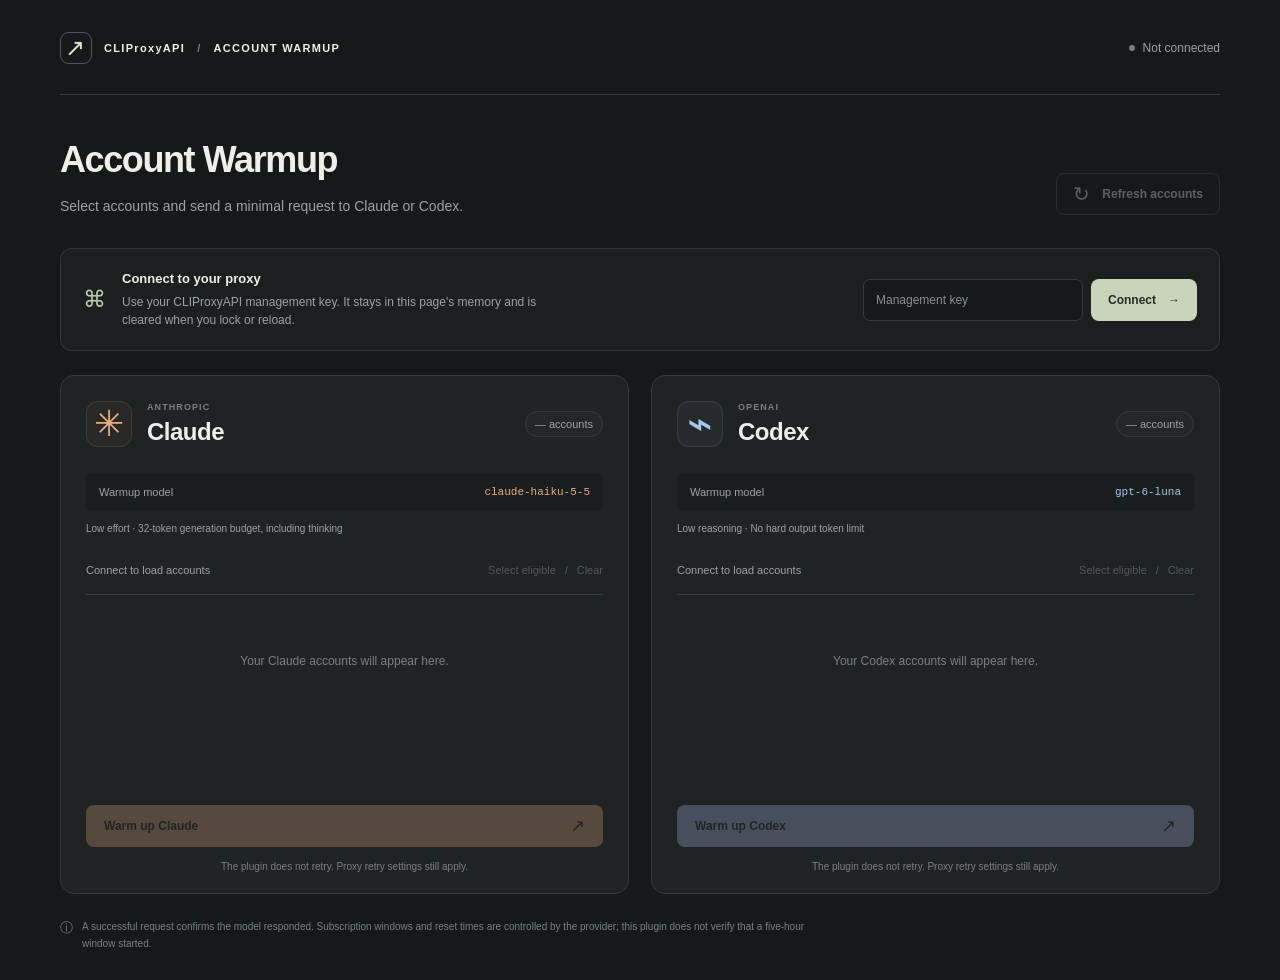
==== internal/plugin/web/index.html @ 4e75adff "Add Claude and Codex account warmup plugin" ====
<!doctype html>
<html lang="en">
  <head>
    <meta charset="utf-8" />
    <meta name="viewport" content="width=device-width, initial-scale=1" />
    <meta name="color-scheme" content="dark" />
    <meta name="referrer" content="no-referrer" />
    <meta
      http-equiv="Content-Security-Policy"
      content="default-src 'none'; script-src 'self'; style-src 'self'; connect-src 'self'; img-src 'self'; base-uri 'none'; form-action 'none'; object-src 'none'"
    />
    <title>Account Warmup · CLIProxyAPI</title>
    <link rel="stylesheet" href="./styles.css" />
    <script src="./app.js" defer></script>
  </head>
  <body>
    <main class="workspace">
      <header class="page-header">
        <div class="brand">
          <span class="brand-symbol" aria-hidden="true">↗</span
          ><span
            >CLIProxyAPI<span class="brand-divider">/</span>ACCOUNT WARMUP</span
          >
        </div>
        <div class="connection">
          <span
            id="connection-dot"
            class="connection-dot"
            aria-hidden="true"
          ></span
          ><span id="connection-label">Not connected</span
          ><button id="lock-button" class="text-button" type="button" hidden>
            Lock
          </button>
        </div>
      </header>

      <section class="intro" aria-labelledby="page-title">
        <div>
          <h1 id="page-title">Account Warmup</h1>
          <p class="intro-copy">
            Select accounts and send a minimal request to Claude or Codex.
          </p>
        </div>
        <button
          id="refresh-button"
          class="button secondary refresh-button"
          type="button"
          disabled
        >
          <span aria-hidden="true">↻</span> Refresh accounts
        </button>
      </section>

      <section
        id="login-panel"
        class="login-panel"
        aria-labelledby="login-title"
      >
        <div class="login-copy">
          <span class="lock-symbol" aria-hidden="true">⌘</span>
          <div>
            <h2 id="login-title">Connect to your proxy</h2>
            <p>
              Use your CLIProxyAPI management key. It stays in this page's
              memory and is cleared when you lock or reload.
            </p>
          </div>
        </div>
        <form id="login-form" class="login-form">
          <label class="visually-hidden" for="management-key"
            >Management key</label
          >
          <input
            id="management-key"
            name="management-key"
            type="password"
            placeholder="Management key"
            autocomplete="off"
            spellcheck="false"
            required
          />
          <button
            id="connect-button"
            class="button connect-button"
            type="submit"
          >
            Connect <span aria-hidden="true">→</span>
          </button>
        </form>
      </section>

      <div id="notice" class="notice" role="alert" hidden></div>
      <div class="providers">
        <section
          class="provider-card claude"
          data-provider="claude"
          aria-labelledby="claude-title"
        >
          <div class="card-heading">
            <div class="provider-identity">
              <span class="provider-symbol" aria-hidden="true">✳</span>
              <div>
                <p class="provider-kicker">ANTHROPIC</p>
                <h2 id="claude-title">Claude</h2>
              </div>
            </div>
            <span class="account-count">— accounts</span>
          </div>
          <div class="model-line">
            <span class="model-label">Warmup model</span
            ><code class="model-value">claude-haiku-5-5</code>
          </div>
          <p class="request-settings">
            Low effort · 32-token generation budget, including thinking
          </p>
          <div class="selection-bar">
            <span class="selection-count">Connect to load accounts</span>
            <div>
              <button class="text-button select-all" type="button" disabled>
                Select eligible</button
              ><span class="selection-divider" aria-hidden="true">/</span
              ><button
                class="text-button clear-selection"
                type="button"
                disabled
              >
                Clear
              </button>
            </div>
          </div>
          <div class="account-list" aria-label="Claude accounts">
            <p class="empty-state">Your Claude accounts will appear here.</p>
          </div>
          <div class="run-progress" hidden>
            <div class="progress-label">
              <span class="progress-message" role="status"></span
              ><span class="progress-count"></span>
            </div>
            <progress
              max="1"
              value="0"
              aria-label="Claude warmup progress"
            ></progress>
          </div>
          <div class="card-actions">
            <button class="button warm-button" type="button" disabled>
              Warm up Claude <span aria-hidden="true">↗</span></button
            ><button class="button secondary stop-button" type="button" hidden>
              Stop
            </button>
          </div>
          <p class="provider-note">
            The plugin does not retry. Proxy retry settings still apply.
          </p>
        </section>

        <section
          class="provider-card codex"
          data-provider="codex"
          aria-labelledby="codex-title"
        >
          <div class="card-heading">
            <div class="provider-identity">
              <span class="provider-symbol codex-symbol" aria-hidden="true"
                >⌁</span
              >
              <div>
                <p class="provider-kicker">OPENAI</p>
                <h2 id="codex-title">Codex</h2>
              </div>
            </div>
            <span class="account-count">— accounts</span>
          </div>
          <div class="model-line">
            <span class="model-label">Warmup model</span
            ><code class="model-value">gpt-6-luna</code>
          </div>
          <p class="request-settings">
            Low reasoning · No hard output token limit
          </p>
          <div class="selection-bar">
            <span class="selection-count">Connect to load accounts</span>
            <div>
              <button class="text-button select-all" type="button" disabled>
                Select eligible</button
              ><span class="selection-divider" aria-hidden="true">/</span
              ><button
                class="text-button clear-selection"
                type="button"
                disabled
              >
                Clear
              </button>
            </div>
          </div>
          <div class="account-list" aria-label="Codex accounts">
            <p class="empty-state">Your Codex accounts will appear here.</p>
          </div>
          <div class="run-progress" hidden>
            <div class="progress-label">
              <span class="progress-message" role="status"></span
              ><span class="progress-count"></span>
            </div>
            <progress
              max="1"
              value="0"
              aria-label="Codex warmup progress"
            ></progress>
          </div>
          <div class="card-actions">
            <button class="button warm-button" type="button" disabled>
              Warm up Codex <span aria-hidden="true">↗</span></button
            ><button class="button secondary stop-button" type="button" hidden>
              Stop
            </button>
          </div>
          <p class="provider-note">
            The plugin does not retry. Proxy retry settings still apply.
          </p>
        </section>
      </div>

      <footer class="page-footer">
        <span class="footer-icon" aria-hidden="true">ⓘ</span>
        <p>
          A successful request confirms the model responded. Subscription
          windows and reset times are controlled by the provider; this plugin
          does not verify that a five-hour window started.
        </p>
        <span id="last-refreshed" class="last-refreshed"></span>
      </footer>
      <noscript
        ><p class="notice">
          JavaScript is required to connect and warm up accounts.
        </p></noscript
      >
    </main>

    <template id="account-template">
      <label class="account-row"
        ><input class="account-checkbox" type="checkbox" /><span
          class="account-body"
          ><span class="account-label"></span
          ><span class="account-detail"></span></span
        ><span class="account-status"></span
      ></label>
    </template>
  </body>
</html>
---- internal/plugin/web/styles.css ----
:root {
  color-scheme: dark;
  --page: #161819;
  --surface: #202324;
  --surface-raised: #262a2b;
  --border: #353a3b;
  --text: #eeefea;
  --muted: #9ba3a4;
  --quiet: #778182;
  --claude: #e7ad7e;
  --codex: #a6c6ed;
  --success: #a2d8ba;
  --error: #edabac;
  font-family:
    Inter,
    -apple-system,
    BlinkMacSystemFont,
    "Segoe UI",
    sans-serif;
  font-size: 14px;
  font-synthesis: none;
  line-height: 1.5;
}
* {
  box-sizing: border-box;
}
body {
  margin: 0;
  background: var(--page);
  color: var(--text);
}
button,
input {
  font: inherit;
}
button {
  cursor: pointer;
}
button:disabled {
  cursor: not-allowed;
  opacity: 0.4;
}
button:focus-visible,
input:focus-visible {
  outline: 2px solid var(--accent, var(--codex));
  outline-offset: 4px;
}
button,
input {
  -webkit-tap-highlight-color: transparent;
}
button {
  transition:
    background 0.15s,
    border-color 0.15s,
    opacity 0.15s;
}
button:disabled {
  transition: none;
}
[hidden] {
  display: none !important;
}
.workspace {
  max-width: 1240px;
  margin: 0 auto;
  padding: 32px 40px 28px;
}
.page-header {
  display: flex;
  align-items: center;
  justify-content: space-between;
  gap: 20px;
  padding-bottom: 30px;
  border-bottom: 1px solid var(--border);
}
.brand {
  display: flex;
  align-items: center;
  gap: 12px;
  font-size: 11px;
  letter-spacing: 0.12em;
  font-weight: 650;
}
.brand-symbol {
  display: grid;
  place-items: center;
  width: 32px;
  height: 32px;
  border: 1px solid #525a55;
  border-radius: 9px;
  color: #d8e5ca;
  font-size: 24px;
  font-weight: 400;
  line-height: 1;
}
.brand-divider {
  color: var(--quiet);
  margin: 0 12px;
}
.connection {
  display: flex;
  align-items: center;
  gap: 8px;
  color: var(--muted);
  font-size: 12px;
}
.connection-dot {
  height: 6px;
  width: 6px;
  flex-shrink: 0;
  background: var(--quiet);
  border-radius: 50%;
}
.connection-dot.connected {
  background: var(--success);
  box-shadow: 0 0 0 3px #a2d8ba12;
}
.connection .text-button {
  margin-left: 10px;
  color: var(--text);
}
.intro {
  display: flex;
  align-items: flex-end;
  justify-content: space-between;
  gap: 32px;
  padding: 43px 0 30px;
}
.eyebrow {
  font-size: 10px;
  letter-spacing: 0.13em;
  color: #c4c9bc;
  text-transform: uppercase;
  font-weight: 600;
  margin: 0 0 10px;
}
h1 {
  font-size: 36px;
  letter-spacing: -1.4px;
  line-height: 1.2;
  font-weight: 550;
  margin: 0 0 14px;
}
.intro-copy {
  max-width: 610px;
  margin: 0;
  color: var(--muted);
  font-size: 14px;
  line-height: 1.65;
}
.button {
  display: inline-flex;
  align-items: center;
  justify-content: center;
  gap: 12px;
  min-height: 42px;
  padding: 10px 16px;
  border-radius: 8px;
  border: 1px solid transparent;
  font-weight: 600;
  font-size: 12px;
  white-space: nowrap;
}
.secondary {
  background: transparent;
  color: #c7cdcb;
  border-color: #414849;
}
.secondary:not(:disabled):hover {
  background: #ffffff08;
  border-color: #606a6b;
}
.refresh-button {
  margin-bottom: 3px;
}
.refresh-button > span {
  font-size: 20px;
  line-height: 1;
}
.text-button {
  background: none;
  border: none;
  padding: 4px 0;
  color: var(--muted);
  font-size: 11px;
  white-space: nowrap;
}
.text-button:not(:disabled):hover {
  color: var(--text);
}
.login-panel {
  display: flex;
  align-items: center;
  justify-content: space-between;
  gap: 25px;
  background: #d5dfc908;
  border: 1px solid #d5dfc920;
  padding: 20px 22px;
  border-radius: 12px;
  margin: 0 0 24px;
}
.login-copy {
  display: flex;
  align-items: center;
  gap: 16px;
}
.lock-symbol {
  font-size: 23px;
  line-height: 1;
  color: #bbc8ac;
}
.login-copy h2 {
  font-size: 13px;
  font-weight: 600;
  margin: 0 0 4px;
}
.login-copy p {
  font-size: 12px;
  line-height: 1.55;
  color: var(--muted);
  margin: 0;
  max-width: 430px;
}
.login-form {
  display: flex;
  align-items: center;
  gap: 8px;
  flex-shrink: 0;
}
.login-form input {
  width: 220px;
  padding: 10px 12px;
  min-height: 42px;
  border: 1px solid var(--border);
  border-radius: 7px;
  background: var(--page);
  color: var(--text);
  font-size: 12px;
}
.login-form input::placeholder {
  color: #879091;
}
.connect-button {
  background: #c9d5bb;
  color: #262b24;
}
.connect-button:hover {
  background: #d9e6c9;
}
.notice {
  padding: 14px 18px;
  background: #edabac0a;
  border: 1px solid #edabac40;
  border-radius: 9px;
  margin-bottom: 24px;
  color: #edbdbe;
  font-size: 12px;
  line-height: 1.6;
}
.providers {
  display: grid;
  grid-template-columns: repeat(2, minmax(0, 1fr));
  gap: 22px;
}
.provider-card {
  --accent: var(--claude);
  background: var(--surface);
  border: 1px solid var(--border);
  border-radius: 14px;
  padding: 25px 25px 19px;
  display: flex;
  flex-direction: column;
  min-width: 0;
  overflow: hidden;
}
.provider-card.codex {
  --accent: var(--codex);
}
.card-heading {
  display: flex;
  align-items: center;
  justify-content: space-between;
  gap: 12px;
  margin-bottom: 26px;
}
.provider-identity {
  display: flex;
  align-items: center;
  gap: 15px;
}
.provider-symbol {
  display: grid;
  place-items: center;
  width: 46px;
  height: 46px;
  color: var(--accent);
  background: #e7ad7e0b;
  border: 1px solid #e7ad7e20;
  border-radius: 12px;
  font-size: 36px;
  line-height: 1;
}
.codex-symbol {
  background: #a6c6ed0b;
  border-color: #a6c6ed20;
  font-size: 43px;
  font-weight: 300;
}
.provider-kicker {
  color: var(--quiet);
  font-size: 9px;
  letter-spacing: 0.12em;
  font-weight: 650;
  margin: 0 0 2px;
}
.provider-identity h2 {
  font-size: 24px;
  line-height: 1.25;
  font-weight: 550;
  letter-spacing: -0.5px;
  margin: 0;
}
.account-count {
  font-size: 11px;
  color: var(--muted);
  background: #ffffff04;
  border: 1px solid var(--border);
  border-radius: 100px;
  padding: 4px 9px;
  white-space: nowrap;
}
.model-line {
  display: flex;
  justify-content: space-between;
  align-items: center;
  gap: 12px;
  padding: 11px 13px;
  border-radius: 7px;
  background: #15171866;
  margin-bottom: 25px;
}
.request-settings {
  color: var(--muted);
  font-size: 10px;
  margin: -15px 0 22px;
}
.model-label {
  color: var(--muted);
  font-size: 11px;
  white-space: nowrap;
}
.model-value {
  color: var(--accent);
  font-size: 11px;
  font-family: "Cascadia Code", "SFMono-Regular", Consolas, monospace;
  overflow-wrap: anywhere;
  text-align: right;
}
.selection-bar {
  display: flex;
  align-items: center;
  justify-content: space-between;
  gap: 10px;
  padding-bottom: 11px;
}
.selection-count {
  color: var(--muted);
  font-size: 11px;
}
.selection-divider {
  font-size: 10px;
  color: #53605e;
  margin: 0 9px;
}
.account-list {
  border-top: 1px solid var(--border);
  margin-bottom: 20px;
  min-height: 191px;
  max-height: 372px;
  overflow-y: auto;
  scrollbar-width: thin;
  scrollbar-color: #4e5857 transparent;
  flex: 1;
}
.empty-state {
  color: var(--quiet);
  text-align: center;
  line-height: 1.8;
  padding: 56px 20px;
  margin: 0;
  font-size: 12px;
}
.account-row {
  display: flex;
  align-items: center;
  gap: 11px;
  min-height: 64px;
  padding: 13px 0;
  border-bottom: 1px solid #353a3b99;
  cursor: pointer;
}
.account-row:last-child {
  border-bottom: 0;
}
.account-row:has(input:disabled) {
  cursor: default;
}
.account-checkbox {
  appearance: none;
  -webkit-appearance: none;
  display: grid;
  place-items: center;
  flex-shrink: 0;
  width: 15px;
  height: 15px;
  margin: 0;
  border: 1px solid #657170;
  border-radius: 4px;
  background: transparent;
  cursor: inherit;
}
.account-checkbox:checked {
  background: var(--accent);
  border-color: var(--accent);
}
.account-checkbox:checked:after {
  content: "";
  width: 7px;
  height: 4px;
  border-left: 1.6px solid #262c29;
  border-bottom: 1.6px solid #262c29;
  transform: translateY(-1px) rotate(-45deg);
}
.account-checkbox:disabled {
  opacity: 0.35;
}
.account-body {
  min-width: 0;
  flex: 1;
}
.account-label {
  display: block;
  font-size: 12px;
  overflow-wrap: anywhere;
  line-height: 1.4;
}
.account-detail {
  display: block;
  color: var(--quiet);
  font-size: 10px;
  line-height: 1.5;
  margin-top: 4px;
  overflow-wrap: anywhere;
}
.account-status {
  flex-shrink: 0;
  font-size: 9px;
  padding: 3px 7px;
  line-height: 1.4;
  border-radius: 5px;
  color: #a5aeac;
  background: #a5aeac0a;
  border: 1px solid #a5aeac18;
}
.account-status[data-status="success"] {
  color: var(--success);
  background: #a2d8ba09;
  border-color: #a2d8ba20;
}
.account-status[data-status="error"] {
  color: var(--error);
  background: #edabac09;
  border-color: #edabac20;
}
.account-status[data-status="uncertain"] {
  color: #e8c387;
  background: #e8c38709;
  border-color: #e8c38720;
}
.account-status[data-status="running"] {
  color: var(--accent);
  border-color: var(--accent);
}
.account-row[data-disabled="true"] .account-label {
  color: var(--muted);
}
.run-progress {
  margin-bottom: 17px;
}
.progress-label {
  display: flex;
  align-items: center;
  justify-content: space-between;
  gap: 12px;
  font-size: 10px;
  color: var(--muted);
  margin-bottom: 8px;
}
.progress-message {
  overflow-wrap: anywhere;
}
.progress-count {
  white-space: nowrap;
}
progress {
  display: block;
  width: 100%;
  height: 4px;
  border: 0;
  border-radius: 8px;
  overflow: hidden;
  appearance: none;
  background: #353a3b;
  color: var(--accent);
}
progress::-webkit-progress-bar {
  background: #353a3b;
}
progress::-webkit-progress-value {
  background: var(--accent);
  border-radius: 8px;
}
progress::-moz-progress-bar {
  background: var(--accent);
  border-radius: 8px;
}
.card-actions {
  display: flex;
  gap: 9px;
}
.warm-button {
  flex: 1;
  background: var(--accent);
  color: #222828;
  justify-content: space-between;
  padding-left: 17px;
  padding-right: 17px;
}
.warm-button:not(:disabled):hover {
  filter: brightness(1.08);
}
.warm-button:disabled {
  opacity: 0.28;
}
.warm-button > span {
  font-size: 18px;
  line-height: 1;
}
.stop-button {
  min-width: 75px;
}
.provider-note {
  color: var(--quiet);
  font-size: 10px;
  text-align: center;
  margin: 12px 0 0;
}
.page-footer {
  display: flex;
  align-items: flex-start;
  gap: 9px;
  padding-top: 24px;
  color: var(--quiet);
  font-size: 10px;
}
.footer-icon {
  font-size: 13px;
  line-height: 1.5;
}
.page-footer p {
  max-width: 730px;
  line-height: 1.7;
  margin: 0;
}
.last-refreshed {
  margin-left: auto;
  white-space: nowrap;
  line-height: 1.7;
}
.visually-hidden {
  position: absolute;
  width: 1px;
  height: 1px;
  padding: 0;
  margin: -1px;
  overflow: hidden;
  clip: rect(0, 0, 0, 0);
  white-space: nowrap;
  border: 0;
}
@media (min-width: 1500px) {
  .workspace {
    padding-top: 48px;
  }
  .intro {
    padding-top: 54px;
    padding-bottom: 36px;
  }
  .providers {
    gap: 26px;
  }
  .provider-card {
    padding: 28px 28px 21px;
  }
  .account-list {
    min-height: 240px;
  }
}
@media (max-width: 1050px) {
  .workspace {
    padding: 25px;
  }
  .login-panel {
    align-items: stretch;
    flex-direction: column;
    gap: 17px;
  }
  .login-copy p {
    max-width: none;
  }
  .login-form input {
    width: auto;
    flex: 1;
  }
  .intro {
    gap: 20px;
  }
  .intro-copy {
    max-width: 480px;
  }
  .provider-card {
    padding: 20px;
  }
  .selection-bar {
    flex-wrap: wrap;
    gap: 4px;
  }
  .model-line {
    align-items: flex-start;
  }
  .last-refreshed {
    display: none;
  }
}
@media (max-width: 730px) {
  .workspace {
    padding: 20px 16px;
  }
  .page-header {
    padding-bottom: 22px;
    align-items: flex-start;
  }
  .brand {
    font-size: 9px;
    gap: 9px;
    letter-spacing: 0.06em;
  }
  .brand-divider {
    margin: 0 7px;
  }
  .brand-symbol {
    width: 27px;
    height: 27px;
  }
  .connection {
    font-size: 10px;
    gap: 6px;
    min-height: 27px;
  }
  .connection .text-button {
    margin-left: 4px;
  }
  .intro {
    padding: 30px 0 24px;
    display: block;
  }
  h1 {
    font-size: 31px;
  }
  .intro-copy {
    font-size: 13px;
    max-width: 100%;
  }
  .refresh-button {
    margin: 20px 0 0;
    min-height: 36px;
    padding: 7px 12px;
  }
  .providers {
    grid-template-columns: 1fr;
    gap: 18px;
  }
  .login-panel {
    padding: 18px;
  }
  .login-copy {
    align-items: flex-start;
    gap: 12px;
  }
  .lock-symbol {
    margin-top: 3px;
  }
  .login-form {
    gap: 7px;
  }
  .login-form input {
    min-width: 0;
  }
  .connect-button {
    padding: 9px 12px;
  }
  .card-heading {
    margin-bottom: 22px;
  }
  .account-list {
    min-height: 180px;
  }
  .model-line {
    margin-bottom: 20px;
  }
  .page-footer {
    padding-top: 20px;
    font-size: 10px;
  }
  .provider-card {
    border-radius: 12px;
  }
  .selection-bar {
    flex-wrap: nowrap;
  }
}
@media (prefers-reduced-motion: reduce) {
  button {
    transition: none;
  }
}
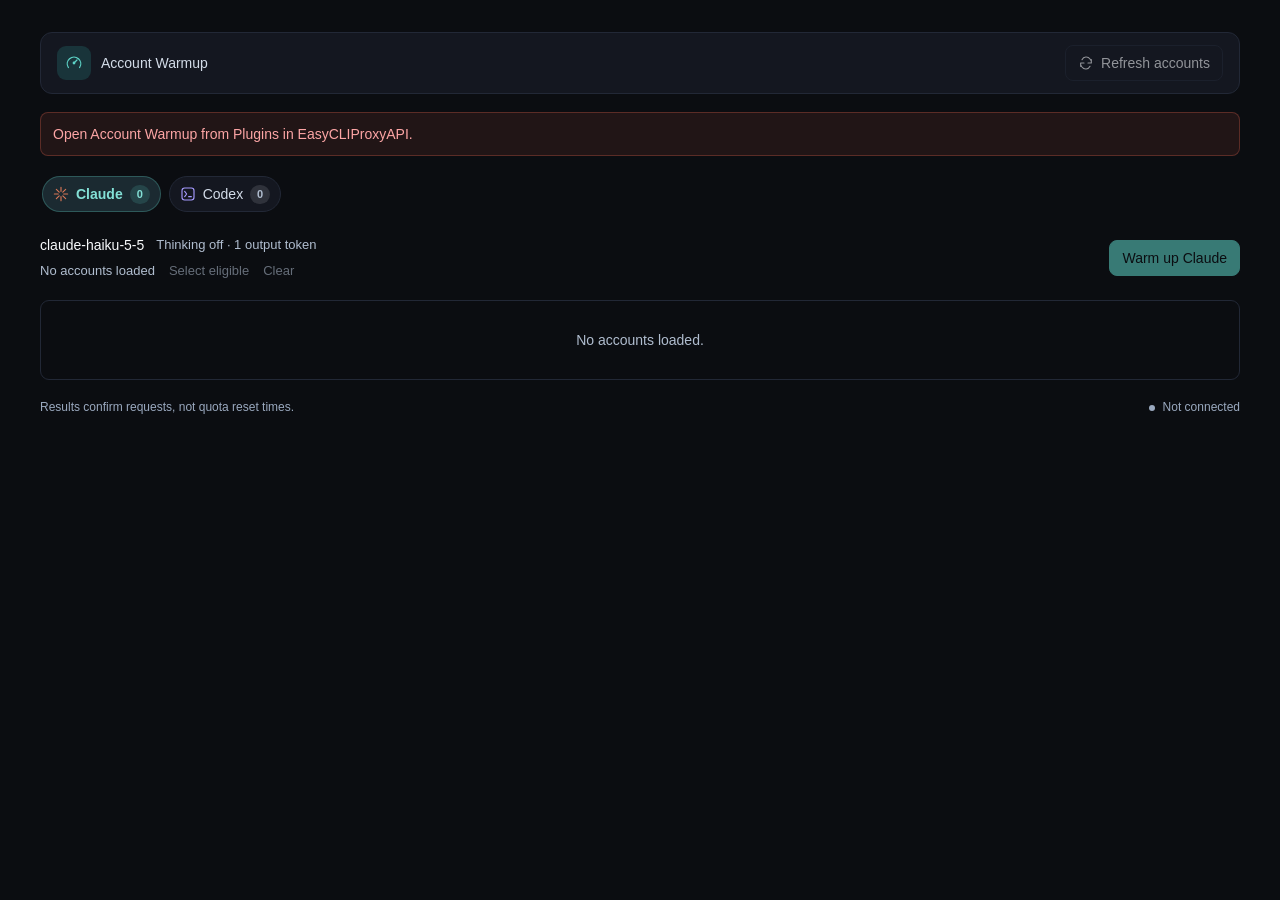
==== commit 192d9d78: "Add automatic sessions and native-style account controls" ====
--- a/internal/plugin/web/index.html
+++ b/internal/plugin/web/index.html
@@ -9,118 +9,123 @@
       http-equiv="Content-Security-Policy"
       content="default-src 'none'; script-src 'self'; style-src 'self'; connect-src 'self'; img-src 'self'; base-uri 'none'; form-action 'none'; object-src 'none'"
     />
-    <title>Account Warmup · CLIProxyAPI</title>
+    <title>Account Warmup</title>
     <link rel="stylesheet" href="./styles.css" />
     <script src="./app.js" defer></script>
   </head>
   <body>
     <main class="workspace">
-      <header class="page-header">
-        <div class="brand">
-          <span class="brand-symbol" aria-hidden="true">↗</span
-          ><span
-            >CLIProxyAPI<span class="brand-divider">/</span>ACCOUNT WARMUP</span
-          >
-        </div>
-        <div class="connection">
-          <span
-            id="connection-dot"
-            class="connection-dot"
-            aria-hidden="true"
-          ></span
-          ><span id="connection-label">Not connected</span
-          ><button id="lock-button" class="text-button" type="button" hidden>
-            Lock
-          </button>
-        </div>
-      </header>
-
-      <section class="intro" aria-labelledby="page-title">
-        <div>
-          <h1 id="page-title">Account Warmup</h1>
-          <p class="intro-copy">
-            Select accounts and send a minimal request to Claude or Codex.
-          </p>
+      <header class="toolbar">
+        <div class="toolbar-summary">
+          <span class="toolbar-icon" aria-hidden="true">
+            <svg
+              viewBox="0 0 24 24"
+              fill="none"
+              stroke="currentColor"
+              stroke-width="1.7"
+              stroke-linecap="round"
+              stroke-linejoin="round"
+            >
+              <path d="M4.5 18a9 9 0 1 1 15 0M12 12l4-4" />
+              <circle cx="12" cy="12" r="1" />
+            </svg>
+          </span>
+          <h1 id="account-summary">Account Warmup</h1>
         </div>
         <button
           id="refresh-button"
-          class="button secondary refresh-button"
+          class="button secondary"
           type="button"
           disabled
         >
-          <span aria-hidden="true">↻</span> Refresh accounts
+          <svg
+            viewBox="0 0 24 24"
+            fill="none"
+            stroke="currentColor"
+            stroke-width="1.7"
+            stroke-linecap="round"
+            stroke-linejoin="round"
+            aria-hidden="true"
+          >
+            <path
+              d="M20 7v5h-5M4 17v-5h5M6 7a7 7 0 0 1 12-1l2 3M4 15l2 3a7 7 0 0 0 12-1"
+            />
+          </svg>
+          Refresh accounts
         </button>
-      </section>
+      </header>
+
+      <div id="notice" class="notice" role="alert" hidden></div>
+
+      <div class="provider-tabs" role="tablist" aria-label="Provider">
+        <button
+          id="claude-tab"
+          type="button"
+          role="tab"
+          aria-selected="true"
+          aria-controls="claude-panel"
+          data-provider-tab="claude"
+        >
+          <svg
+            class="provider-icon claude-icon"
+            viewBox="0 0 24 24"
+            fill="none"
+            stroke="currentColor"
+            stroke-width="1.7"
+            stroke-linecap="round"
+            aria-hidden="true"
+          >
+            <path
+              d="M12 2v6m0 8v6M2 12h6m8 0h6M5 5l4.3 4.3m5.4 5.4L19 19M5 19l4.3-4.3m5.4-5.4L19 5"
+            />
+          </svg>
+          Claude <span class="account-count">0</span>
+        </button>
+        <button
+          id="codex-tab"
+          type="button"
+          role="tab"
+          aria-selected="false"
+          aria-controls="codex-panel"
+          tabindex="-1"
+          data-provider-tab="codex"
+        >
+          <svg
+            class="provider-icon codex-icon"
+            viewBox="0 0 24 24"
+            fill="none"
+            stroke="currentColor"
+            stroke-width="1.7"
+            stroke-linecap="round"
+            stroke-linejoin="round"
+            aria-hidden="true"
+          >
+            <rect x="3" y="3" width="18" height="18" rx="4" />
+            <path d="m7 8 3 4-3 4m6 0h4" />
+          </svg>
+          Codex <span class="account-count">0</span>
+        </button>
+      </div>
 
       <section
-        id="login-panel"
-        class="login-panel"
-        aria-labelledby="login-title"
+        id="claude-panel"
+        class="provider-panel"
+        data-provider="claude"
+        role="tabpanel"
+        aria-labelledby="claude-tab"
       >
-        <div class="login-copy">
-          <span class="lock-symbol" aria-hidden="true">⌘</span>
-          <div>
-            <h2 id="login-title">Connect to your proxy</h2>
-            <p>
-              Use your CLIProxyAPI management key. It stays in this page's
-              memory and is cleared when you lock or reload.
-            </p>
-          </div>
-        </div>
-        <form id="login-form" class="login-form">
-          <label class="visually-hidden" for="management-key"
-            >Management key</label
-          >
-          <input
-            id="management-key"
-            name="management-key"
-            type="password"
-            placeholder="Management key"
-            autocomplete="off"
-            spellcheck="false"
-            required
-          />
-          <button
-            id="connect-button"
-            class="button connect-button"
-            type="submit"
-          >
-            Connect <span aria-hidden="true">→</span>
-          </button>
-        </form>
-      </section>
-
-      <div id="notice" class="notice" role="alert" hidden></div>
-      <div class="providers">
-        <section
-          class="provider-card claude"
-          data-provider="claude"
-          aria-labelledby="claude-title"
-        >
-          <div class="card-heading">
-            <div class="provider-identity">
-              <span class="provider-symbol" aria-hidden="true">✳</span>
-              <div>
-                <p class="provider-kicker">ANTHROPIC</p>
-                <h2 id="claude-title">Claude</h2>
-              </div>
-            </div>
-            <span class="account-count">— accounts</span>
-          </div>
-          <div class="model-line">
-            <span class="model-label">Warmup model</span
-            ><code class="model-value">claude-haiku-5-5</code>
-          </div>
-          <p class="request-settings">
-            Low effort · 32-token generation budget, including thinking
-          </p>
-          <div class="selection-bar">
-            <span class="selection-count">Connect to load accounts</span>
-            <div>
+        <div class="provider-controls">
+          <div class="provider-details">
+            <div class="model-line">
+              <span class="model-value">claude-haiku-5-5</span
+              ><span class="model-effort">Thinking off · 1 output token</span>
+            </div>
+            <div class="selection-bar">
+              <span class="selection-count">No accounts loaded</span>
               <button class="text-button select-all" type="button" disabled>
-                Select eligible</button
-              ><span class="selection-divider" aria-hidden="true">/</span
-              ><button
+                Select eligible
+              </button>
+              <button
                 class="text-button clear-selection"
                 type="button"
                 disabled
@@ -129,63 +134,49 @@
               </button>
             </div>
           </div>
-          <div class="account-list" aria-label="Claude accounts">
-            <p class="empty-state">Your Claude accounts will appear here.</p>
-          </div>
-          <div class="run-progress" hidden>
-            <div class="progress-label">
-              <span class="progress-message" role="status"></span
-              ><span class="progress-count"></span>
-            </div>
-            <progress
-              max="1"
-              value="0"
-              aria-label="Claude warmup progress"
-            ></progress>
-          </div>
-          <div class="card-actions">
+          <div class="provider-actions">
+            <button class="button secondary stop-button" type="button" hidden>
+              Stop
+            </button>
             <button class="button warm-button" type="button" disabled>
-              Warm up Claude <span aria-hidden="true">↗</span></button
-            ><button class="button secondary stop-button" type="button" hidden>
-              Stop
-            </button>
-          </div>
-          <p class="provider-note">
-            The plugin does not retry. Proxy retry settings still apply.
-          </p>
-        </section>
-
-        <section
-          class="provider-card codex"
-          data-provider="codex"
-          aria-labelledby="codex-title"
-        >
-          <div class="card-heading">
-            <div class="provider-identity">
-              <span class="provider-symbol codex-symbol" aria-hidden="true"
-                >⌁</span
-              >
-              <div>
-                <p class="provider-kicker">OPENAI</p>
-                <h2 id="codex-title">Codex</h2>
-              </div>
-            </div>
-            <span class="account-count">— accounts</span>
-          </div>
-          <div class="model-line">
-            <span class="model-label">Warmup model</span
-            ><code class="model-value">gpt-6-luna</code>
-          </div>
-          <p class="request-settings">
-            Low reasoning · No hard output token limit
-          </p>
-          <div class="selection-bar">
-            <span class="selection-count">Connect to load accounts</span>
-            <div>
+              Warm up Claude
+            </button>
+          </div>
+        </div>
+        <div class="run-progress" hidden>
+          <div class="progress-label">
+            <span class="progress-message" role="status"></span
+            ><span class="progress-count"></span>
+          </div>
+          <progress
+            max="1"
+            value="0"
+            aria-label="Claude warmup progress"
+          ></progress>
+        </div>
+        <div class="account-list" aria-label="Claude accounts"></div>
+      </section>
+
+      <section
+        id="codex-panel"
+        class="provider-panel"
+        data-provider="codex"
+        role="tabpanel"
+        aria-labelledby="codex-tab"
+        hidden
+      >
+        <div class="provider-controls">
+          <div class="provider-details">
+            <div class="model-line">
+              <span class="model-value">gpt-6-luna</span
+              ><span class="model-effort">Reasoning off</span>
+            </div>
+            <div class="selection-bar">
+              <span class="selection-count">No accounts loaded</span>
               <button class="text-button select-all" type="button" disabled>
-                Select eligible</button
-              ><span class="selection-divider" aria-hidden="true">/</span
-              ><button
+                Select eligible
+              </button>
+              <button
                 class="text-button clear-selection"
                 type="button"
                 disabled
@@ -194,57 +185,64 @@
               </button>
             </div>
           </div>
-          <div class="account-list" aria-label="Codex accounts">
-            <p class="empty-state">Your Codex accounts will appear here.</p>
-          </div>
-          <div class="run-progress" hidden>
-            <div class="progress-label">
-              <span class="progress-message" role="status"></span
-              ><span class="progress-count"></span>
-            </div>
-            <progress
-              max="1"
-              value="0"
-              aria-label="Codex warmup progress"
-            ></progress>
-          </div>
-          <div class="card-actions">
+          <div class="provider-actions">
+            <button class="button secondary stop-button" type="button" hidden>
+              Stop
+            </button>
             <button class="button warm-button" type="button" disabled>
-              Warm up Codex <span aria-hidden="true">↗</span></button
-            ><button class="button secondary stop-button" type="button" hidden>
-              Stop
-            </button>
-          </div>
-          <p class="provider-note">
-            The plugin does not retry. Proxy retry settings still apply.
-          </p>
-        </section>
-      </div>
+              Warm up Codex
+            </button>
+          </div>
+        </div>
+        <div class="run-progress" hidden>
+          <div class="progress-label">
+            <span class="progress-message" role="status"></span
+            ><span class="progress-count"></span>
+          </div>
+          <progress
+            max="1"
+            value="0"
+            aria-label="Codex warmup progress"
+          ></progress>
+        </div>
+        <div class="account-list" aria-label="Codex accounts"></div>
+      </section>
 
       <footer class="page-footer">
-        <span class="footer-icon" aria-hidden="true">ⓘ</span>
-        <p>
-          A successful request confirms the model responded. Subscription
-          windows and reset times are controlled by the provider; this plugin
-          does not verify that a five-hour window started.
-        </p>
-        <span id="last-refreshed" class="last-refreshed"></span>
+        <span>Results confirm requests, not quota reset times.</span>
+        <div class="connection">
+          <span id="last-refreshed"></span>
+          <span
+            id="connection-dot"
+            class="connection-dot"
+            aria-hidden="true"
+          ></span>
+          <span id="connection-label">Not connected</span>
+        </div>
       </footer>
       <noscript
         ><p class="notice">
-          JavaScript is required to connect and warm up accounts.
+          JavaScript is required to warm up accounts.
         </p></noscript
       >
     </main>
 
     <template id="account-template">
-      <label class="account-row"
-        ><input class="account-checkbox" type="checkbox" /><span
-          class="account-body"
-          ><span class="account-label"></span
-          ><span class="account-detail"></span></span
-        ><span class="account-status"></span
-      ></label>
+      <label class="account-row">
+        <span class="account-heading">
+          <span class="account-icon" aria-hidden="true"></span>
+          <span class="account-body"
+            ><span class="account-label"></span
+            ><span class="account-provider"></span
+          ></span>
+          <input class="account-checkbox" type="checkbox" />
+        </span>
+        <span class="account-meta"
+          ><span class="account-status"></span
+          ><time class="account-time" hidden></time
+        ></span>
+        <span class="account-detail"></span>
+      </label>
     </template>
   </body>
 </html>
--- a/internal/plugin/web/styles.css
+++ b/internal/plugin/web/styles.css
@@ -1,26 +1,30 @@
 :root {
   color-scheme: dark;
-  --page: #161819;
-  --surface: #202324;
-  --surface-raised: #262a2b;
-  --border: #353a3b;
-  --text: #eeefea;
-  --muted: #9ba3a4;
-  --quiet: #778182;
-  --claude: #e7ad7e;
-  --codex: #a6c6ed;
-  --success: #a2d8ba;
-  --error: #edabac;
+  --page: #0b0d11;
+  --surface: #141720;
+  --inset: #10131a;
+  --hover: #1c212c;
+  --border: #222836;
+  --border-strong: #2e3646;
+  --text: #f8fafc;
+  --secondary: #d3dce8;
+  --muted: #b0bdcf;
+  --quiet: #9aa9bf;
+  --accent: #5dd3c7;
+  --accent-hover: #83e0d6;
   font-family:
     Inter,
+    "Segoe UI Variable Text",
+    "Segoe UI",
     -apple-system,
     BlinkMacSystemFont,
-    "Segoe UI",
+    "Noto Sans",
     sans-serif;
   font-size: 14px;
   font-synthesis: none;
-  line-height: 1.5;
-}
+  line-height: 1.6;
+}
+
 * {
   box-sizing: border-box;
 }
@@ -38,700 +42,400 @@
 }
 button:disabled {
   cursor: not-allowed;
-  opacity: 0.4;
+  opacity: 0.55;
 }
 button:focus-visible,
 input:focus-visible {
-  outline: 2px solid var(--accent, var(--codex));
-  outline-offset: 4px;
-}
-button,
-input {
-  -webkit-tap-highlight-color: transparent;
-}
-button {
-  transition:
-    background 0.15s,
-    border-color 0.15s,
-    opacity 0.15s;
-}
-button:disabled {
-  transition: none;
+  outline: 2px solid var(--accent);
+  outline-offset: 3px;
 }
 [hidden] {
   display: none !important;
 }
+svg {
+  display: block;
+  flex: none;
+  width: 16px;
+  height: 16px;
+}
+
 .workspace {
-  max-width: 1240px;
-  margin: 0 auto;
-  padding: 32px 40px 28px;
-}
-.page-header {
-  display: flex;
-  align-items: center;
+  display: grid;
+  gap: 18px;
+  width: 100%;
+  padding: clamp(20px, 3vw, 32px) clamp(18px, 3.2vw, 40px)
+    clamp(28px, 4vw, 48px);
+}
+.toolbar,
+.toolbar-summary,
+.provider-controls,
+.provider-actions,
+.selection-bar,
+.model-line,
+.connection {
+  display: flex;
+  align-items: center;
+  min-width: 0;
+}
+.toolbar {
   justify-content: space-between;
-  gap: 20px;
-  padding-bottom: 30px;
-  border-bottom: 1px solid var(--border);
-}
-.brand {
-  display: flex;
-  align-items: center;
-  gap: 12px;
-  font-size: 11px;
-  letter-spacing: 0.12em;
-  font-weight: 650;
-}
-.brand-symbol {
+  flex-wrap: wrap;
+  gap: 12px 24px;
+  padding: 12px 16px;
+  border: 1px solid var(--border);
+  border-radius: 12px;
+  background: var(--surface);
+}
+.toolbar-summary {
+  gap: 10px;
+  color: var(--secondary);
+}
+.toolbar-summary h1 {
+  margin: 0;
+  font-size: 14px;
+  font-weight: 500;
+}
+.toolbar-icon {
   display: grid;
   place-items: center;
-  width: 32px;
-  height: 32px;
-  border: 1px solid #525a55;
+  width: 34px;
+  height: 34px;
   border-radius: 9px;
-  color: #d8e5ca;
-  font-size: 24px;
-  font-weight: 400;
-  line-height: 1;
-}
-.brand-divider {
-  color: var(--quiet);
-  margin: 0 12px;
-}
-.connection {
-  display: flex;
-  align-items: center;
-  gap: 8px;
-  color: var(--muted);
-  font-size: 12px;
-}
-.connection-dot {
-  height: 6px;
-  width: 6px;
-  flex-shrink: 0;
-  background: var(--quiet);
-  border-radius: 50%;
-}
-.connection-dot.connected {
-  background: var(--success);
-  box-shadow: 0 0 0 3px #a2d8ba12;
-}
-.connection .text-button {
-  margin-left: 10px;
-  color: var(--text);
-}
-.intro {
-  display: flex;
-  align-items: flex-end;
-  justify-content: space-between;
-  gap: 32px;
-  padding: 43px 0 30px;
-}
-.eyebrow {
-  font-size: 10px;
-  letter-spacing: 0.13em;
-  color: #c4c9bc;
-  text-transform: uppercase;
-  font-weight: 600;
-  margin: 0 0 10px;
-}
-h1 {
-  font-size: 36px;
-  letter-spacing: -1.4px;
-  line-height: 1.2;
-  font-weight: 550;
-  margin: 0 0 14px;
-}
-.intro-copy {
-  max-width: 610px;
-  margin: 0;
-  color: var(--muted);
-  font-size: 14px;
-  line-height: 1.65;
+  background: rgb(45 169 158 / 20%);
+  color: var(--accent);
+}
+.toolbar-icon svg {
+  width: 18px;
+  height: 18px;
 }
 .button {
   display: inline-flex;
   align-items: center;
   justify-content: center;
+  gap: 7px;
+  min-height: 36px;
+  padding: 0 12px;
+  border: 1px solid var(--accent);
+  border-radius: 8px;
+  background: var(--accent);
+  color: var(--page);
+  font-weight: 500;
+  white-space: nowrap;
+}
+.button:hover:not(:disabled) {
+  background: var(--accent-hover);
+  border-color: var(--accent-hover);
+}
+.secondary {
+  background: var(--surface);
+  border-color: var(--border);
+  color: var(--text);
+}
+.secondary:hover:not(:disabled) {
+  background: var(--hover);
+  border-color: var(--border-strong);
+}
+.text-button {
+  border: 0;
+  padding: 0;
+  background: none;
+  color: var(--muted);
+  font-size: 13px;
+  white-space: nowrap;
+}
+.text-button:hover:not(:disabled) {
+  color: var(--text);
+}
+
+.notice {
+  margin: 0;
+  padding: 10px 12px;
+  border: 1px solid rgb(198 87 70 / 35%);
+  border-radius: 8px;
+  color: #fca5a5;
+  background: rgb(198 87 70 / 12%);
+  overflow-wrap: anywhere;
+}
+
+.provider-tabs {
+  display: flex;
+  gap: 8px;
+  padding: 2px 2px 4px;
+}
+.provider-tabs button {
+  display: inline-flex;
+  align-items: center;
+  gap: 7px;
+  height: 36px;
+  padding: 0 10px;
+  border: 1px solid var(--border);
+  border-radius: 999px;
+  background: var(--surface);
+  color: var(--secondary);
+  font-weight: 500;
+  line-height: 1;
+}
+.provider-tabs button:hover {
+  border-color: var(--border-strong);
+  color: var(--text);
+}
+.provider-tabs button[data-running="true"]::after {
+  content: "";
+  width: 6px;
+  height: 6px;
+  border-radius: 50%;
+  background: var(--accent);
+}
+.provider-tabs button[aria-selected="true"] {
+  border-color: rgb(93 211 199 / 28%);
+  background: color-mix(in srgb, var(--accent) 10%, var(--surface));
+  color: var(--accent-hover);
+  font-weight: 600;
+}
+.account-count {
+  min-width: 20px;
+  padding: 2px 6px;
+  border-radius: 999px;
+  background: rgb(248 250 252 / 12%);
+  color: var(--muted);
+  font-size: 11px;
+  font-weight: 600;
+  line-height: 1.3;
+  text-align: center;
+  font-variant-numeric: tabular-nums;
+}
+[aria-selected="true"] .account-count {
+  background: rgb(93 211 199 / 16%);
+  color: var(--accent-hover);
+}
+.claude-icon {
+  color: #d97757;
+}
+.codex-icon {
+  color: #a69bff;
+}
+
+.provider-panel {
+  display: grid;
+  gap: 18px;
+  min-width: 0;
+}
+.provider-controls {
+  justify-content: space-between;
+  gap: 12px 24px;
+  flex-wrap: wrap;
+}
+.provider-details {
+  display: grid;
+  gap: 4px;
+  min-width: 0;
+}
+.model-line {
+  flex-wrap: wrap;
+  gap: 8px 12px;
+}
+.model-value {
+  font-weight: 500;
+  overflow-wrap: anywhere;
+}
+.model-effort,
+.selection-count {
+  color: var(--muted);
+  font-size: 13px;
+}
+.selection-bar {
+  gap: 14px;
+  flex-wrap: wrap;
+}
+.provider-actions {
+  gap: 8px;
+  margin-left: auto;
+}
+.account-list {
+  display: grid;
+  grid-template-columns: repeat(auto-fill, minmax(min(300px, 100%), 1fr));
   gap: 12px;
-  min-height: 42px;
-  padding: 10px 16px;
-  border-radius: 8px;
-  border: 1px solid transparent;
+  min-width: 0;
+}
+.account-row {
+  display: grid;
+  align-content: start;
+  gap: 12px;
+  min-width: 0;
+  padding: 14px;
+  border: 1px solid var(--border);
+  border-radius: 9px;
+  background: var(--surface);
+  cursor: pointer;
+}
+.account-row:hover {
+  border-color: var(--border-strong);
+}
+.account-row:has(input:disabled) {
+  cursor: default;
+}
+.account-heading {
+  display: flex;
+  align-items: center;
+  gap: 8px;
+  min-width: 0;
+}
+.account-icon {
+  flex: none;
+}
+.account-icon svg {
+  width: 26px;
+  height: 26px;
+}
+.account-body {
+  display: grid;
+  gap: 3px;
+  flex: 1;
+  min-width: 0;
+}
+.account-label {
+  overflow: hidden;
   font-weight: 600;
+  text-overflow: ellipsis;
+  white-space: nowrap;
+}
+.account-provider {
+  color: var(--muted);
+  font-size: 13px;
+}
+.account-checkbox {
+  flex: none;
+  width: 16px;
+  height: 16px;
+  margin: 0 0 0 4px;
+  accent-color: var(--accent);
+  cursor: inherit;
+}
+.account-checkbox:disabled {
+  opacity: 0.45;
+}
+.account-meta {
+  display: flex;
+  align-items: center;
+  justify-content: space-between;
+  gap: 10px;
+}
+.account-status {
+  padding: 3px 7px;
+  border-radius: 6px;
+  background: var(--hover);
+  color: var(--muted);
+  font-size: 13px;
+  font-weight: 600;
+  line-height: 1.4;
+}
+.account-status[data-status="success"] {
+  color: #6ee7b7;
+  background: rgb(16 185 129 / 16%);
+}
+.account-status[data-status="error"],
+.account-status[data-status="uncertain"] {
+  color: #fca5a5;
+  background: rgb(198 87 70 / 18%);
+}
+.account-status[data-status="running"],
+.account-status[data-status="queued"] {
+  color: var(--accent-hover);
+  background: rgb(93 211 199 / 12%);
+}
+.account-time {
+  color: var(--quiet);
   font-size: 12px;
-  white-space: nowrap;
-}
-.secondary {
-  background: transparent;
-  color: #c7cdcb;
-  border-color: #414849;
-}
-.secondary:not(:disabled):hover {
-  background: #ffffff08;
-  border-color: #606a6b;
-}
-.refresh-button {
-  margin-bottom: 3px;
-}
-.refresh-button > span {
-  font-size: 20px;
-  line-height: 1;
-}
-.text-button {
-  background: none;
-  border: none;
-  padding: 4px 0;
-  color: var(--muted);
-  font-size: 11px;
-  white-space: nowrap;
-}
-.text-button:not(:disabled):hover {
-  color: var(--text);
-}
-.login-panel {
-  display: flex;
-  align-items: center;
-  justify-content: space-between;
-  gap: 25px;
-  background: #d5dfc908;
-  border: 1px solid #d5dfc920;
-  padding: 20px 22px;
-  border-radius: 12px;
-  margin: 0 0 24px;
-}
-.login-copy {
-  display: flex;
-  align-items: center;
-  gap: 16px;
-}
-.lock-symbol {
-  font-size: 23px;
-  line-height: 1;
-  color: #bbc8ac;
-}
-.login-copy h2 {
-  font-size: 13px;
-  font-weight: 600;
-  margin: 0 0 4px;
-}
-.login-copy p {
-  font-size: 12px;
-  line-height: 1.55;
-  color: var(--muted);
+  font-variant-numeric: tabular-nums;
+}
+.account-detail {
+  padding: 8px;
+  border-radius: 6px;
+  background: var(--inset);
+  color: var(--muted);
+  font-size: 13px;
+  line-height: 1.5;
+  overflow-wrap: anywhere;
+}
+.empty-state {
+  grid-column: 1 / -1;
   margin: 0;
-  max-width: 430px;
-}
-.login-form {
-  display: flex;
-  align-items: center;
-  gap: 8px;
-  flex-shrink: 0;
-}
-.login-form input {
-  width: 220px;
-  padding: 10px 12px;
-  min-height: 42px;
+  padding: 28px 14px;
   border: 1px solid var(--border);
-  border-radius: 7px;
-  background: var(--page);
-  color: var(--text);
-  font-size: 12px;
-}
-.login-form input::placeholder {
-  color: #879091;
-}
-.connect-button {
-  background: #c9d5bb;
-  color: #262b24;
-}
-.connect-button:hover {
-  background: #d9e6c9;
-}
-.notice {
-  padding: 14px 18px;
-  background: #edabac0a;
-  border: 1px solid #edabac40;
   border-radius: 9px;
-  margin-bottom: 24px;
-  color: #edbdbe;
-  font-size: 12px;
-  line-height: 1.6;
-}
-.providers {
-  display: grid;
-  grid-template-columns: repeat(2, minmax(0, 1fr));
-  gap: 22px;
-}
-.provider-card {
-  --accent: var(--claude);
-  background: var(--surface);
-  border: 1px solid var(--border);
-  border-radius: 14px;
-  padding: 25px 25px 19px;
-  display: flex;
-  flex-direction: column;
-  min-width: 0;
-  overflow: hidden;
-}
-.provider-card.codex {
-  --accent: var(--codex);
-}
-.card-heading {
+  color: var(--muted);
+  text-align: center;
+}
+.run-progress {
+  display: grid;
+  gap: 6px;
+}
+.progress-label {
   display: flex;
   align-items: center;
   justify-content: space-between;
   gap: 12px;
-  margin-bottom: 26px;
-}
-.provider-identity {
-  display: flex;
-  align-items: center;
-  gap: 15px;
-}
-.provider-symbol {
-  display: grid;
-  place-items: center;
-  width: 46px;
-  height: 46px;
-  color: var(--accent);
-  background: #e7ad7e0b;
-  border: 1px solid #e7ad7e20;
-  border-radius: 12px;
-  font-size: 36px;
-  line-height: 1;
-}
-.codex-symbol {
-  background: #a6c6ed0b;
-  border-color: #a6c6ed20;
-  font-size: 43px;
-  font-weight: 300;
-}
-.provider-kicker {
-  color: var(--quiet);
-  font-size: 9px;
-  letter-spacing: 0.12em;
-  font-weight: 650;
-  margin: 0 0 2px;
-}
-.provider-identity h2 {
-  font-size: 24px;
-  line-height: 1.25;
-  font-weight: 550;
-  letter-spacing: -0.5px;
-  margin: 0;
-}
-.account-count {
-  font-size: 11px;
-  color: var(--muted);
-  background: #ffffff04;
-  border: 1px solid var(--border);
-  border-radius: 100px;
-  padding: 4px 9px;
-  white-space: nowrap;
-}
-.model-line {
-  display: flex;
-  justify-content: space-between;
-  align-items: center;
-  gap: 12px;
-  padding: 11px 13px;
-  border-radius: 7px;
-  background: #15171866;
-  margin-bottom: 25px;
-}
-.request-settings {
-  color: var(--muted);
-  font-size: 10px;
-  margin: -15px 0 22px;
-}
-.model-label {
-  color: var(--muted);
-  font-size: 11px;
-  white-space: nowrap;
-}
-.model-value {
-  color: var(--accent);
-  font-size: 11px;
-  font-family: "Cascadia Code", "SFMono-Regular", Consolas, monospace;
-  overflow-wrap: anywhere;
-  text-align: right;
-}
-.selection-bar {
-  display: flex;
-  align-items: center;
-  justify-content: space-between;
-  gap: 10px;
-  padding-bottom: 11px;
-}
-.selection-count {
-  color: var(--muted);
-  font-size: 11px;
-}
-.selection-divider {
-  font-size: 10px;
-  color: #53605e;
-  margin: 0 9px;
-}
-.account-list {
-  border-top: 1px solid var(--border);
-  margin-bottom: 20px;
-  min-height: 191px;
-  max-height: 372px;
-  overflow-y: auto;
-  scrollbar-width: thin;
-  scrollbar-color: #4e5857 transparent;
-  flex: 1;
-}
-.empty-state {
-  color: var(--quiet);
-  text-align: center;
-  line-height: 1.8;
-  padding: 56px 20px;
-  margin: 0;
-  font-size: 12px;
-}
-.account-row {
-  display: flex;
-  align-items: center;
-  gap: 11px;
-  min-height: 64px;
-  padding: 13px 0;
-  border-bottom: 1px solid #353a3b99;
-  cursor: pointer;
-}
-.account-row:last-child {
-  border-bottom: 0;
-}
-.account-row:has(input:disabled) {
-  cursor: default;
-}
-.account-checkbox {
-  appearance: none;
-  -webkit-appearance: none;
-  display: grid;
-  place-items: center;
-  flex-shrink: 0;
-  width: 15px;
-  height: 15px;
-  margin: 0;
-  border: 1px solid #657170;
-  border-radius: 4px;
-  background: transparent;
-  cursor: inherit;
-}
-.account-checkbox:checked {
-  background: var(--accent);
-  border-color: var(--accent);
-}
-.account-checkbox:checked:after {
-  content: "";
-  width: 7px;
-  height: 4px;
-  border-left: 1.6px solid #262c29;
-  border-bottom: 1.6px solid #262c29;
-  transform: translateY(-1px) rotate(-45deg);
-}
-.account-checkbox:disabled {
-  opacity: 0.35;
-}
-.account-body {
-  min-width: 0;
-  flex: 1;
-}
-.account-label {
-  display: block;
-  font-size: 12px;
-  overflow-wrap: anywhere;
-  line-height: 1.4;
-}
-.account-detail {
-  display: block;
-  color: var(--quiet);
-  font-size: 10px;
-  line-height: 1.5;
-  margin-top: 4px;
-  overflow-wrap: anywhere;
-}
-.account-status {
-  flex-shrink: 0;
-  font-size: 9px;
-  padding: 3px 7px;
-  line-height: 1.4;
-  border-radius: 5px;
-  color: #a5aeac;
-  background: #a5aeac0a;
-  border: 1px solid #a5aeac18;
-}
-.account-status[data-status="success"] {
-  color: var(--success);
-  background: #a2d8ba09;
-  border-color: #a2d8ba20;
-}
-.account-status[data-status="error"] {
-  color: var(--error);
-  background: #edabac09;
-  border-color: #edabac20;
-}
-.account-status[data-status="uncertain"] {
-  color: #e8c387;
-  background: #e8c38709;
-  border-color: #e8c38720;
-}
-.account-status[data-status="running"] {
-  color: var(--accent);
-  border-color: var(--accent);
-}
-.account-row[data-disabled="true"] .account-label {
-  color: var(--muted);
-}
-.run-progress {
-  margin-bottom: 17px;
-}
-.progress-label {
-  display: flex;
-  align-items: center;
-  justify-content: space-between;
-  gap: 12px;
-  font-size: 10px;
-  color: var(--muted);
-  margin-bottom: 8px;
-}
-.progress-message {
-  overflow-wrap: anywhere;
+  color: var(--muted);
+  font-size: 13px;
 }
 .progress-count {
-  white-space: nowrap;
+  flex: none;
+  font-variant-numeric: tabular-nums;
 }
 progress {
   display: block;
   width: 100%;
-  height: 4px;
+  height: 6px;
+  overflow: hidden;
   border: 0;
-  border-radius: 8px;
-  overflow: hidden;
-  appearance: none;
-  background: #353a3b;
-  color: var(--accent);
+  border-radius: 999px;
+  background: var(--hover);
 }
 progress::-webkit-progress-bar {
-  background: #353a3b;
+  background: var(--hover);
 }
 progress::-webkit-progress-value {
   background: var(--accent);
-  border-radius: 8px;
+  border-radius: 999px;
 }
 progress::-moz-progress-bar {
   background: var(--accent);
-  border-radius: 8px;
-}
-.card-actions {
-  display: flex;
-  gap: 9px;
-}
-.warm-button {
-  flex: 1;
+  border-radius: 999px;
+}
+.page-footer {
+  display: flex;
+  align-items: center;
+  justify-content: space-between;
+  flex-wrap: wrap;
+  gap: 8px 24px;
+  color: var(--quiet);
+  font-size: 12px;
+}
+.connection {
+  flex-wrap: wrap;
+  gap: 8px;
+}
+.connection-dot {
+  width: 6px;
+  height: 6px;
+  border-radius: 50%;
+  background: var(--quiet);
+}
+.connection-dot.connected {
   background: var(--accent);
-  color: #222828;
-  justify-content: space-between;
-  padding-left: 17px;
-  padding-right: 17px;
-}
-.warm-button:not(:disabled):hover {
-  filter: brightness(1.08);
-}
-.warm-button:disabled {
-  opacity: 0.28;
-}
-.warm-button > span {
-  font-size: 18px;
-  line-height: 1;
-}
-.stop-button {
-  min-width: 75px;
-}
-.provider-note {
-  color: var(--quiet);
-  font-size: 10px;
-  text-align: center;
-  margin: 12px 0 0;
-}
-.page-footer {
-  display: flex;
-  align-items: flex-start;
-  gap: 9px;
-  padding-top: 24px;
-  color: var(--quiet);
-  font-size: 10px;
-}
-.footer-icon {
-  font-size: 13px;
-  line-height: 1.5;
-}
-.page-footer p {
-  max-width: 730px;
-  line-height: 1.7;
-  margin: 0;
-}
-.last-refreshed {
-  margin-left: auto;
-  white-space: nowrap;
-  line-height: 1.7;
-}
-.visually-hidden {
-  position: absolute;
-  width: 1px;
-  height: 1px;
-  padding: 0;
-  margin: -1px;
-  overflow: hidden;
-  clip: rect(0, 0, 0, 0);
-  white-space: nowrap;
-  border: 0;
-}
-@media (min-width: 1500px) {
-  .workspace {
-    padding-top: 48px;
+}
+#last-refreshed:not(:empty) {
+  margin-right: 8px;
+}
+
+@media (max-width: 600px) {
+  .toolbar {
+    padding: 12px;
   }
-  .intro {
-    padding-top: 54px;
-    padding-bottom: 36px;
-  }
-  .providers {
-    gap: 26px;
-  }
-  .provider-card {
-    padding: 28px 28px 21px;
-  }
-  .account-list {
-    min-height: 240px;
-  }
-}
-@media (max-width: 1050px) {
-  .workspace {
-    padding: 25px;
-  }
-  .login-panel {
-    align-items: stretch;
-    flex-direction: column;
-    gap: 17px;
-  }
-  .login-copy p {
-    max-width: none;
-  }
-  .login-form input {
-    width: auto;
-    flex: 1;
-  }
-  .intro {
-    gap: 20px;
-  }
-  .intro-copy {
-    max-width: 480px;
-  }
-  .provider-card {
-    padding: 20px;
-  }
-  .selection-bar {
-    flex-wrap: wrap;
-    gap: 4px;
-  }
-  .model-line {
+  .provider-controls {
     align-items: flex-start;
   }
-  .last-refreshed {
-    display: none;
+  .provider-actions {
+    margin-left: 0;
   }
 }
-@media (max-width: 730px) {
-  .workspace {
-    padding: 20px 16px;
-  }
-  .page-header {
-    padding-bottom: 22px;
-    align-items: flex-start;
-  }
-  .brand {
-    font-size: 9px;
-    gap: 9px;
-    letter-spacing: 0.06em;
-  }
-  .brand-divider {
-    margin: 0 7px;
-  }
-  .brand-symbol {
-    width: 27px;
-    height: 27px;
-  }
-  .connection {
-    font-size: 10px;
-    gap: 6px;
-    min-height: 27px;
-  }
-  .connection .text-button {
-    margin-left: 4px;
-  }
-  .intro {
-    padding: 30px 0 24px;
-    display: block;
-  }
-  h1 {
-    font-size: 31px;
-  }
-  .intro-copy {
-    font-size: 13px;
-    max-width: 100%;
-  }
-  .refresh-button {
-    margin: 20px 0 0;
-    min-height: 36px;
-    padding: 7px 12px;
-  }
-  .providers {
-    grid-template-columns: 1fr;
-    gap: 18px;
-  }
-  .login-panel {
-    padding: 18px;
-  }
-  .login-copy {
-    align-items: flex-start;
-    gap: 12px;
-  }
-  .lock-symbol {
-    margin-top: 3px;
-  }
-  .login-form {
-    gap: 7px;
-  }
-  .login-form input {
-    min-width: 0;
-  }
-  .connect-button {
-    padding: 9px 12px;
-  }
-  .card-heading {
-    margin-bottom: 22px;
-  }
-  .account-list {
-    min-height: 180px;
-  }
-  .model-line {
-    margin-bottom: 20px;
-  }
-  .page-footer {
-    padding-top: 20px;
-    font-size: 10px;
-  }
-  .provider-card {
-    border-radius: 12px;
-  }
-  .selection-bar {
-    flex-wrap: nowrap;
-  }
-}
-@media (prefers-reduced-motion: reduce) {
-  button {
-    transition: none;
-  }
-}
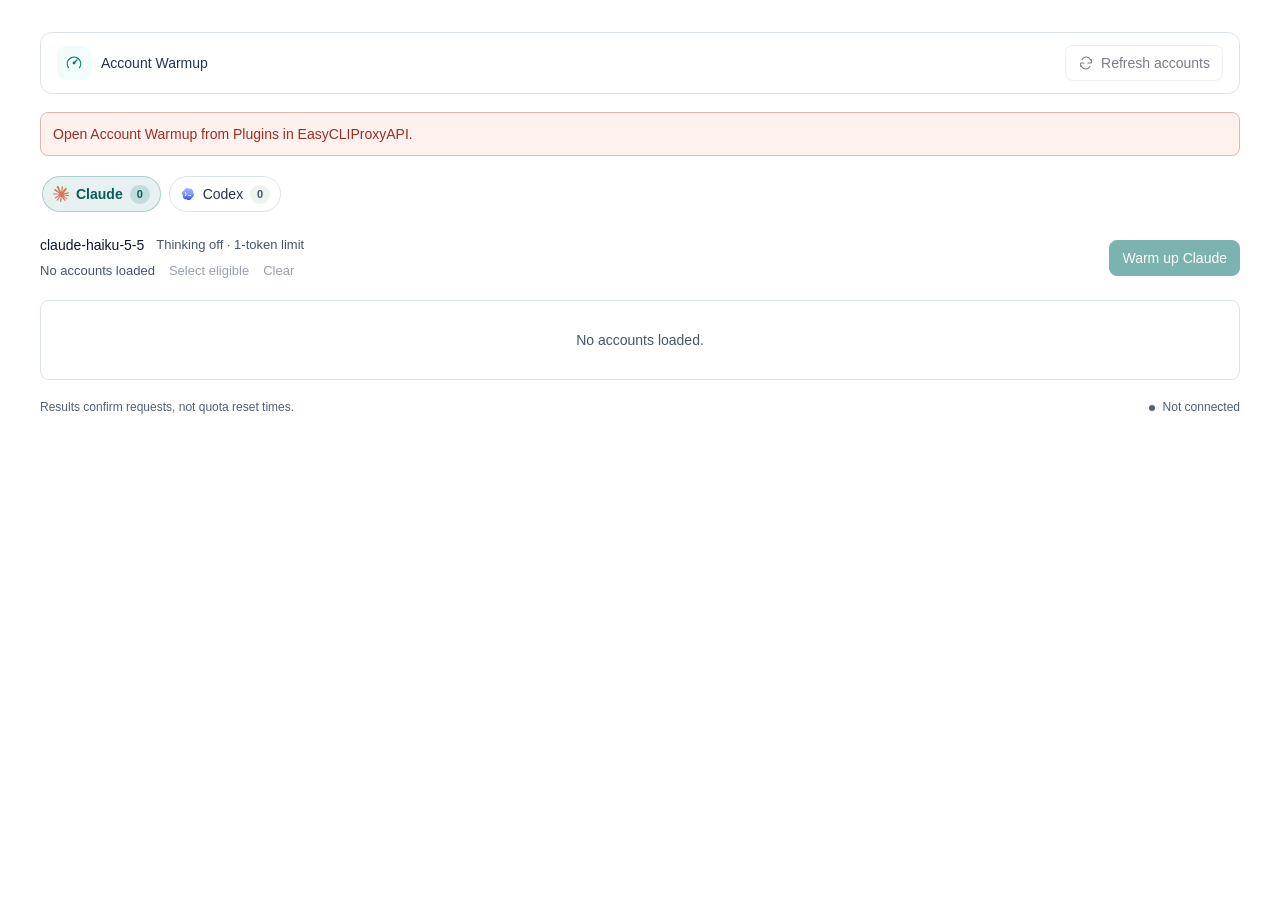
==== commit 2e1cb4c9: "Add Usage history, theme support, and release builds" ====
--- a/internal/plugin/web/index.html
+++ b/internal/plugin/web/index.html
@@ -3,7 +3,7 @@
   <head>
     <meta charset="utf-8" />
     <meta name="viewport" content="width=device-width, initial-scale=1" />
-    <meta name="color-scheme" content="dark" />
+    <meta name="color-scheme" content="light dark" />
     <meta name="referrer" content="no-referrer" />
     <meta
       http-equiv="Content-Security-Policy"
@@ -66,19 +66,7 @@
           aria-controls="claude-panel"
           data-provider-tab="claude"
         >
-          <svg
-            class="provider-icon claude-icon"
-            viewBox="0 0 24 24"
-            fill="none"
-            stroke="currentColor"
-            stroke-width="1.7"
-            stroke-linecap="round"
-            aria-hidden="true"
-          >
-            <path
-              d="M12 2v6m0 8v6M2 12h6m8 0h6M5 5l4.3 4.3m5.4 5.4L19 19M5 19l4.3-4.3m5.4-5.4L19 5"
-            />
-          </svg>
+          <img class="provider-icon" src="./claude.svg" alt="" />
           Claude <span class="account-count">0</span>
         </button>
         <button
@@ -90,19 +78,7 @@
           tabindex="-1"
           data-provider-tab="codex"
         >
-          <svg
-            class="provider-icon codex-icon"
-            viewBox="0 0 24 24"
-            fill="none"
-            stroke="currentColor"
-            stroke-width="1.7"
-            stroke-linecap="round"
-            stroke-linejoin="round"
-            aria-hidden="true"
-          >
-            <rect x="3" y="3" width="18" height="18" rx="4" />
-            <path d="m7 8 3 4-3 4m6 0h4" />
-          </svg>
+          <img class="provider-icon" src="./codex.svg" alt="" />
           Codex <span class="account-count">0</span>
         </button>
       </div>
@@ -118,7 +94,7 @@
           <div class="provider-details">
             <div class="model-line">
               <span class="model-value">claude-haiku-5-5</span
-              ><span class="model-effort">Thinking off · 1 output token</span>
+              ><span class="model-effort">Thinking off · 1-token limit</span>
             </div>
             <div class="selection-bar">
               <span class="selection-count">No accounts loaded</span>
@@ -169,7 +145,7 @@
           <div class="provider-details">
             <div class="model-line">
               <span class="model-value">gpt-6-luna</span
-              ><span class="model-effort">Reasoning off</span>
+              ><span class="model-effort">Low reasoning</span>
             </div>
             <div class="selection-bar">
               <span class="selection-count">No accounts loaded</span>
@@ -237,10 +213,7 @@
           ></span>
           <input class="account-checkbox" type="checkbox" />
         </span>
-        <span class="account-meta"
-          ><span class="account-status"></span
-          ><time class="account-time" hidden></time
-        ></span>
+        <span class="account-meta"><span class="account-status"></span></span>
         <span class="account-detail"></span>
       </label>
     </template>
--- a/internal/plugin/web/styles.css
+++ b/internal/plugin/web/styles.css
@@ -1,17 +1,25 @@
 :root {
-  color-scheme: dark;
-  --page: #0b0d11;
-  --surface: #141720;
-  --inset: #10131a;
-  --hover: #1c212c;
-  --border: #222836;
-  --border-strong: #2e3646;
-  --text: #f8fafc;
-  --secondary: #d3dce8;
-  --muted: #b0bdcf;
-  --quiet: #9aa9bf;
-  --accent: #5dd3c7;
-  --accent-hover: #83e0d6;
+  color-scheme: light dark;
+  --page: #ffffff;
+  --surface: #ffffff;
+  --inset: #ffffff;
+  --hover: #ffffff;
+  --border: #dce3eb;
+  --border-strong: #cbd5e1;
+  --text: #0f172a;
+  --secondary: #253449;
+  --muted: #475569;
+  --quiet: #526174;
+  --accent: #0f766e;
+  --accent-hover: #0b5d57;
+  --accent-contrast: #ffffff;
+  --accent-soft: #f0fdfa;
+  --count-background: #eff3f0;
+  --success-background: #eef7f0;
+  --success-text: #2f6b3f;
+  --error-background: #fff1ee;
+  --error-text: #9f2d20;
+  --error-border: #dfb7b0;
   font-family:
     Inter,
     "Segoe UI Variable Text",
@@ -25,6 +33,33 @@
   line-height: 1.6;
 }
 
+/* In an iframe, this follows the host's color-scheme, including cross-origin.
+   The palette matches EasyCLIProxyAPI's workspace and semantic status colors. */
+@media (prefers-color-scheme: dark) {
+  :root {
+    --page: #0b0d11;
+    --surface: #141720;
+    --inset: #10131a;
+    --hover: #252b38;
+    --border: #222836;
+    --border-strong: #2e3646;
+    --text: #f8fafc;
+    --secondary: #d3dce8;
+    --muted: #b0bdcf;
+    --quiet: #9aa9bf;
+    --accent: #5dd3c7;
+    --accent-hover: #83e0d6;
+    --accent-contrast: #0b0d11;
+    --accent-soft: rgb(45 169 158 / 20%);
+    --count-background: rgb(248 250 252 / 12%);
+    --success-background: rgb(16 185 129 / 16%);
+    --success-text: #6ee7b7;
+    --error-background: rgb(198 87 70 / 18%);
+    --error-text: #fca5a5;
+    --error-border: rgb(198 87 70 / 35%);
+  }
+}
+
 * {
   box-sizing: border-box;
 }
@@ -52,7 +87,8 @@
 [hidden] {
   display: none !important;
 }
-svg {
+svg,
+.provider-icon {
   display: block;
   flex: none;
   width: 16px;
@@ -101,7 +137,7 @@
   width: 34px;
   height: 34px;
   border-radius: 9px;
-  background: rgb(45 169 158 / 20%);
+  background: var(--accent-soft);
   color: var(--accent);
 }
 .toolbar-icon svg {
@@ -118,7 +154,7 @@
   border: 1px solid var(--accent);
   border-radius: 8px;
   background: var(--accent);
-  color: var(--page);
+  color: var(--accent-contrast);
   font-weight: 500;
   white-space: nowrap;
 }
@@ -150,10 +186,10 @@
 .notice {
   margin: 0;
   padding: 10px 12px;
-  border: 1px solid rgb(198 87 70 / 35%);
+  border: 1px solid var(--error-border);
   border-radius: 8px;
-  color: #fca5a5;
-  background: rgb(198 87 70 / 12%);
+  color: var(--error-text);
+  background: var(--error-background);
   overflow-wrap: anywhere;
 }
 
@@ -187,7 +223,7 @@
   background: var(--accent);
 }
 .provider-tabs button[aria-selected="true"] {
-  border-color: rgb(93 211 199 / 28%);
+  border-color: color-mix(in srgb, var(--accent) 28%, transparent);
   background: color-mix(in srgb, var(--accent) 10%, var(--surface));
   color: var(--accent-hover);
   font-weight: 600;
@@ -196,7 +232,7 @@
   min-width: 20px;
   padding: 2px 6px;
   border-radius: 999px;
-  background: rgb(248 250 252 / 12%);
+  background: var(--count-background);
   color: var(--muted);
   font-size: 11px;
   font-weight: 600;
@@ -205,16 +241,9 @@
   font-variant-numeric: tabular-nums;
 }
 [aria-selected="true"] .account-count {
-  background: rgb(93 211 199 / 16%);
+  background: color-mix(in srgb, var(--accent) 16%, transparent);
   color: var(--accent-hover);
 }
-.claude-icon {
-  color: #d97757;
-}
-.codex-icon {
-  color: #a69bff;
-}
-
 .provider-panel {
   display: grid;
   gap: 18px;
@@ -283,7 +312,7 @@
 .account-icon {
   flex: none;
 }
-.account-icon svg {
+.account-icon .provider-icon {
   width: 26px;
   height: 26px;
 }
@@ -330,23 +359,18 @@
   line-height: 1.4;
 }
 .account-status[data-status="success"] {
-  color: #6ee7b7;
-  background: rgb(16 185 129 / 16%);
+  color: var(--success-text);
+  background: var(--success-background);
 }
 .account-status[data-status="error"],
 .account-status[data-status="uncertain"] {
-  color: #fca5a5;
-  background: rgb(198 87 70 / 18%);
+  color: var(--error-text);
+  background: var(--error-background);
 }
 .account-status[data-status="running"],
 .account-status[data-status="queued"] {
   color: var(--accent-hover);
-  background: rgb(93 211 199 / 12%);
-}
-.account-time {
-  color: var(--quiet);
-  font-size: 12px;
-  font-variant-numeric: tabular-nums;
+  background: color-mix(in srgb, var(--accent) 12%, transparent);
 }
 .account-detail {
   padding: 8px;
@@ -383,6 +407,7 @@
   font-variant-numeric: tabular-nums;
 }
 progress {
+  appearance: none;
   display: block;
   width: 100%;
   height: 6px;
@@ -397,10 +422,20 @@
 progress::-webkit-progress-value {
   background: var(--accent);
   border-radius: 999px;
+  transition: width 400ms ease-in-out;
 }
 progress::-moz-progress-bar {
   background: var(--accent);
   border-radius: 999px;
+  transition: width 400ms ease-in-out;
+}
+@media (prefers-reduced-motion: reduce) {
+  progress::-webkit-progress-value {
+    transition: none;
+  }
+  progress::-moz-progress-bar {
+    transition: none;
+  }
 }
 .page-footer {
   display: flex;
